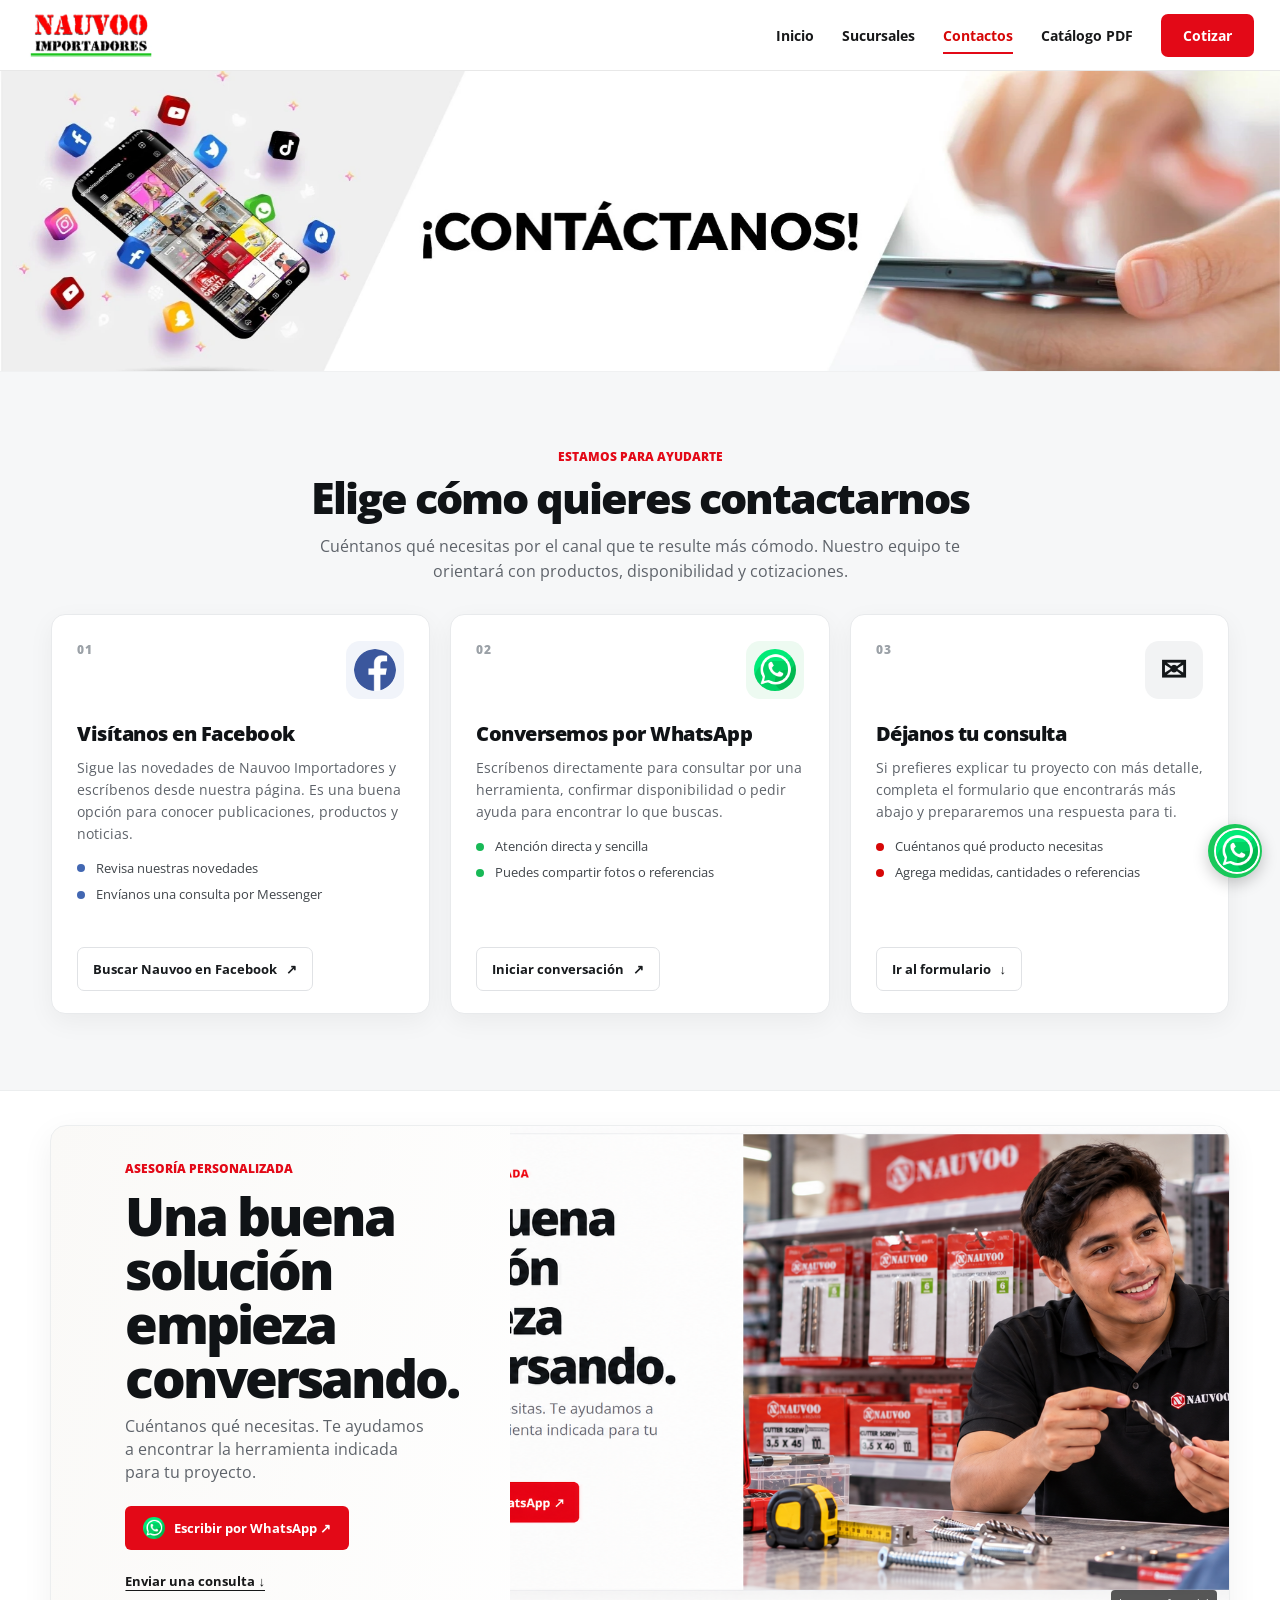
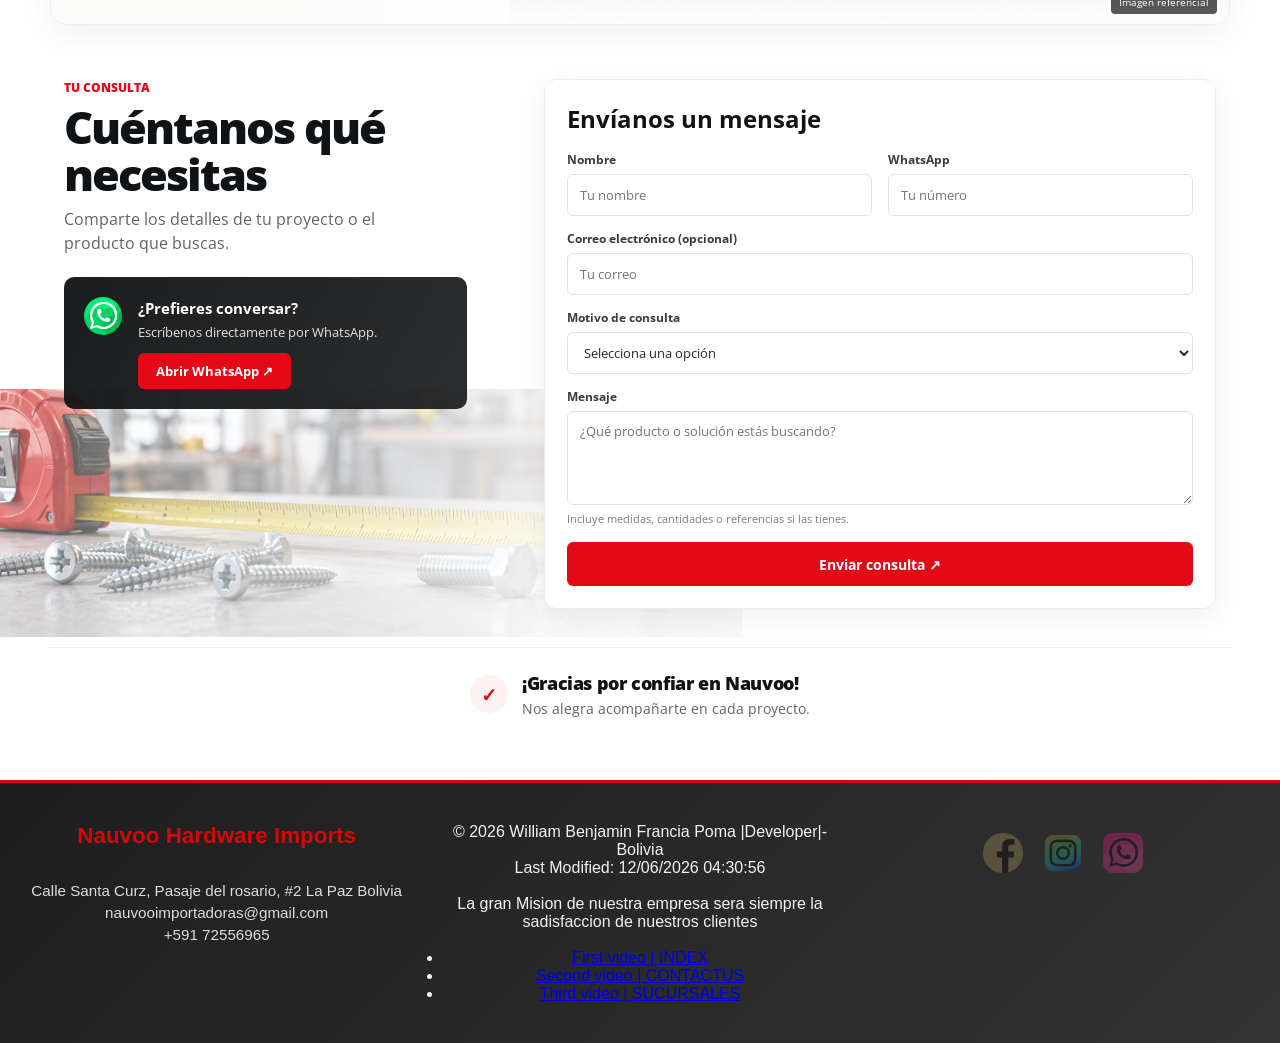
==== contactus.html @ d9be3b9c "Subir proyecto" ====
<!DOCTYPE html>
<html lang="es">

<head>
    <meta charset="UTF-8">
    <meta name="viewport" content="width=device-width, initial-scale=1.0">
    <meta name="author" content="William Benjamin Francia Poma">
    <meta name="description"
        content="In this page you can find a little about our business and know this company and how to contact us here is a form so you can send us a message to Navoo">
    <link rel="icon" href="images/favicon.ico">

    <meta property="og:title" content="Navoo Hardware Imports" />
    <meta property="og:description"
        content="Ferretería e importaciones en La Paz, Bolivia. Ofrecemos herramientas, materiales de construcción y productos especializados de alta calidad para hogares y empresas." />
    <meta property="og:image" content="https://william-francia.github.io/wdd231/finalproject/images/logonauvoo.webp" />
    <meta property="og:url" content="https://william-francia.github.io/wdd231/finalproject/index.html" />

    <link rel="stylesheet" href="styles/base.css?v=header-compact-1">
    <link rel="stylesheet" href="styles/contactus.css?v=contact-methods-2">

    <script src="scripts/navigation.js" defer></script>
    <script src="scripts/contactus.js" defer></script>


    <link rel="preconnect" href="https://fonts.googleapis.com">
    <link rel="preconnect" href="https://fonts.gstatic.com" crossorigin>
    <link href="https://fonts.googleapis.com/css2?family=Open+Sans:ital,wght@0,300..800;1,300..800&display=swap"
        rel="stylesheet">
    <title>Navoo Hardware Imports | Contact Us</title>

</head>

<body>

    <header class="site-header">
    <a class="imgheader" href="index.html" aria-label="Nauvoo Importadores, inicio">
        <img src="images/logonauvoo.webp" alt="Nauvoo Importadores">
    </a>
    <nav id="navidmenu" class="navclassmenu" aria-label="Navegación principal">
        <ul>
            <li><a href="index.html">Inicio</a></li>
            <li><a href="sucursales.html">Sucursales</a></li>
            <li><a aria-current="page" href="contactus.html">Contactos</a></li>
            <li><a href="https://drive.google.com/file/d/1GCuE3K3toRsD3WHC9N9lvShDELbs3eON/view?usp=sharing" target="_blank" rel="noopener noreferrer">Catálogo PDF</a></li>
            <li><a class="nav-quote" href="contactus.html">Cotizar</a></li>
        </ul>
    </nav>
    <button id="hamburgeridmenu" class="hamburgerclassmenu" type="button" aria-label="Abrir menú" aria-controls="navidmenu" aria-expanded="false"></button>
</header>







    <main>
        <picture class="img1main">
            <source class="large-img" srcset="images/contactanos2.2.webp" media="(min-width: 800px)">
            <img src="images/contactanos2.webp" alt="Contáctanos: estamos listos para ayudarte">
        </picture>

        <section class="contact-methods" aria-labelledby="contact-methods-title">
            <div class="contact-methods-heading">
                <p class="eyebrow">Estamos para ayudarte</p>
                <h2 id="contact-methods-title">Elige cómo quieres contactarnos</h2>
                <p>Cuéntanos qué necesitas por el canal que te resulte más cómodo. Nuestro equipo te orientará con productos, disponibilidad y cotizaciones.</p>
            </div>
            <div class="contact-shortcuts">
                <article class="shortcut-card shortcut-facebook">
                    <div class="shortcut-topline"><span class="shortcut-step">01</span><span class="shortcut-icon" aria-hidden="true"><img src="images/app_facebook_logo.png" alt=""></span></div>
                    <h3>Visítanos en Facebook</h3>
                    <p>Sigue las novedades de Nauvoo Importadores y escríbenos desde nuestra página. Es una buena opción para conocer publicaciones, productos y noticias.</p>
                    <ul><li>Revisa nuestras novedades</li><li>Envíanos una consulta por Messenger</li></ul>
                    <a class="shortcut-action" href="https://www.facebook.com/search/top?q=Nauvoo%20Importadores" target="_blank" rel="noopener noreferrer">Buscar Nauvoo en Facebook <span aria-hidden="true">↗</span></a>
                </article>
                <article class="shortcut-card shortcut-whatsapp">
                    <div class="shortcut-topline"><span class="shortcut-step">02</span><span class="shortcut-icon" aria-hidden="true"><img src="images/whatsapp.png" alt=""></span></div>
                    <h3>Conversemos por WhatsApp</h3>
                    <p>Escríbenos directamente para consultar por una herramienta, confirmar disponibilidad o pedir ayuda para encontrar lo que buscas.</p>
                    <ul><li>Atención directa y sencilla</li><li>Puedes compartir fotos o referencias</li></ul>
                    <a class="shortcut-action" href="https://wa.me/59172556965?text=Hola%2C%20quisiera%20hacer%20una%20consulta%20sobre%20un%20producto." target="_blank" rel="noopener noreferrer">Iniciar conversación <span aria-hidden="true">↗</span></a>
                </article>
                <article class="shortcut-card shortcut-form">
                    <div class="shortcut-topline"><span class="shortcut-step">03</span><span class="shortcut-icon form-icon" aria-hidden="true">&#9993;</span></div>
                    <h3>Déjanos tu consulta</h3>
                    <p>Si prefieres explicar tu proyecto con más detalle, completa el formulario que encontrarás más abajo y prepararemos una respuesta para ti.</p>
                    <ul><li>Cuéntanos qué producto necesitas</li><li>Agrega medidas, cantidades o referencias</li></ul>
                    <a class="shortcut-action" href="#consulta">Ir al formulario <span aria-hidden="true">↓</span></a>
                </article>
            </div>
        </section>

        <section class="advisor-hero" aria-labelledby="advisor-title">
            <div class="advisor-copy">
                <p class="eyebrow">Asesoría personalizada</p>
                <h2 id="advisor-title">Una buena solución empieza conversando.</h2>
                <p>Cuéntanos qué necesitas. Te ayudamos a encontrar la herramienta indicada para tu proyecto.</p>
                <div class="advisor-actions">
                    <a class="advisor-whatsapp" href="https://wa.me/59172556965" target="_blank" rel="noopener noreferrer">
                        <img src="images/whatsapp.png" width="22" height="22" alt=""> Escribir por WhatsApp ↗
                    </a>
                    <a class="advisor-form-link" href="#consulta">Enviar una consulta ↓</a>
                </div>
            </div>
            <figure class="advisor-photo">
                <img src="images/contact-advisor-nauvoo.png" alt="Asesor de Nauvoo ayuda a un cliente a elegir una herramienta en la tienda">
                <figcaption>Imagen referencial</figcaption>
            </figure>
        </section>

        <section class="consultation" id="consulta">
            <div class="consultation-heading">
                <p class="eyebrow">Tu consulta</p>
                <h2>Cuéntanos qué necesitas</h2>
                <p>Comparte los detalles de tu proyecto o el producto que buscas.</p>
                <div class="whatsapp-promo">
                    <span class="promo-symbol" aria-hidden="true"><img src="images/whatsapp.png" alt=""></span>
                    <div><strong>¿Prefieres conversar?</strong><p>Escríbenos directamente por WhatsApp.</p>
                        <a href="https://wa.me/59172556965" target="_blank" rel="noopener noreferrer">Abrir WhatsApp ↗</a>
                    </div>
                </div>
            </div>

            <form class="consultation-form" method="get" action="thankyou.html">
                <h2>Envíanos un mensaje</h2>
                <div class="form-fields">
                    <label>Nombre<input type="text" id="firstName" name="firstName" required autocomplete="name" placeholder="Tu nombre"></label>
                    <label>WhatsApp<input type="tel" id="phone" name="phone" required autocomplete="tel" placeholder="Tu número"></label>
                    <label class="full-field">Correo electrónico (opcional)<input type="email" id="email" name="email" autocomplete="email" placeholder="Tu correo"></label>
                    <label class="full-field">Motivo de consulta
                        <select name="membership" id="membership" required>
                            <option value="">Selecciona una opción</option>
                            <option value="empresa">Compra para empresa o por mayor</option>
                            <option value="persona">Compra personal</option>
                            <option value="disponibilidad">Consulta de disponibilidad</option>
                            <option value="otro">Otro</option>
                        </select>
                    </label>
                    <label class="full-field">Mensaje<textarea id="description" name="description" rows="4" placeholder="¿Qué producto o solución estás buscando?"></textarea><small>Incluye medidas, cantidades o referencias si las tienes.</small></label>
                </div>
                <input type="hidden" id="timestamp" name="timestamp">
                <button type="submit">Enviar consulta ↗</button>
            </form>
        </section>

        <section class="contact-thanks" aria-labelledby="thanks-title">
            <span class="thanks-mark" aria-hidden="true">✓</span>
            <div>
                <h2 id="thanks-title">¡Gracias por confiar en Nauvoo!</h2>
                <p>Nos alegra acompañarte en cada proyecto.</p>
            </div>
        </section>

        <a class="contactanos3img" href="https://wa.me/59172556965" target="_blank" rel="noopener noreferrer" aria-label="Contáctanos por WhatsApp">
            <span class="floating-whatsapp-icon" aria-hidden="true"><img src="images/whatsapp.png" alt=""></span><span class="floating-whatsapp-label">Contáctanos por<br><strong>WhatsApp</strong></span>
        </a>
    </main>









    <footer>
        <div class="footernew">
            <h3><strong>Nauvoo Hardware Imports</strong></h3><br>
            <p>Calle Santa Curz, Pasaje del rosario, #2 La Paz Bolivia</p>
            <p>nauvooimportadoras@gmail.com</p>
            <p>+591 72556965</p>
        </div>
        <div>
            <p>&copy; <span id="currentyear"></span> William Benjamin Francia Poma |Developer|- Bolivia</p>
            <p id="lastModified"></p><br>
            <p>La gran Mision de nuestra empresa sera siempre la sadisfaccion de nuestros clientes</p><br>
            <ul>
                <li><a href="https://www.loom.com/share/d2c9d56493ab4e3f930bcbfa5ab29412" target="_blank">First video | INDEX</a>
                <li><a href="https://www.loom.com/share/6eaa07d9dea24f6ab76f91630ac1d7fb" target="_blank">Second video | CONTACTUS</a>
                <li><a href="https://www.loom.com/share/7d9dfd32b377456781dbf8c9c8e07e92" target="_blank">Third video | SUCURSALES</a>
            </ul>
        </div>
        <div class="footer2">
            <nav class="socialmedia">
                <a class="facebook" href="https://www.facebook.com/?locale=es_LA">
                    <img src="images/app_facebook_logo.png" alt="facebook" width="35" height="35">
                </a>
                <a class="linkedin" href="http://instagram.com/">
                    <img src="images/instagram_icon.png" alt="instagram" width="35" height="35">
                </a>
                <a class="whatsapp" href="https://www.whatsapp.com/?lang=es_LA">
                    <img src="images/whatsapp.png" alt="whatsapp" width="35" height="35">
                </a>
            </nav>
        </div>

    </footer>





</body>

</html>
---- styles/base.css ----
:root {
    --primary-color: #383938;
    --secondary-color: #CBD4C2;
    --primary1-color: #FFFCFF;
    --secundary2-color: #d60707;
    --optional-color: #19bd1b;

    --heading-font: "Poetsen One", sans-serif;
    --body-font: 'Open Sans', sans-serif;
}

* {
    margin: 0;
    padding: 0;
}

header {
    display: grid;
    grid-template-columns: 110px auto 30px;
    background-color: var(--primary2-color);
    padding: 10px;
    margin-top: 3px;
    border-bottom: 2px solid #ccc;
}

.titlenauvoo {
    font-size: 7px;
    padding-top: 16px;
}

.imgheader img {
    height: 45px;
}

/******************menu*********************/
#navMotors {
    text-align: center;
}

.ulMotorsNav {
    list-style: none;
    padding: 0;
    margin: 0;
}

/* cada item del menú */
.ulMotorsNav li {
    padding: 8px;
    background-color: var(--secondary-color);
    margin: 6px 80px;
    border-radius: 15px;
    text-align: center;

    transition: transform 0.3s ease, background-color 0.3s ease;
    transform-origin: center;
}

/* animación hover */
.ulMotorsNav li:hover {
    transform: scale(1.15);
    background-color: var(--optional-color);
}

/* links */
.ulMotorsNav a {
    color: var(--primary-color);
    font-size: 15px;
    text-decoration: none;
    display: block;
    font-family: var(--body-font);
    font-weight: 700;
}



footer {
    background: linear-gradient(135deg, #1e1e1e, #333);
    color: #f2f2f2;
    padding: 40px 20px;
    margin-top: 40px;
    border-top: 3px solid var(--secundary2-color);
    display: grid;
    grid-template-columns: repeat(auto-fit, minmax(250px, 1fr));
    gap: 30px;
    text-align: center;
    font-family: "Poppins", sans-serif;
}

/* Columna 1: Información */
footer .footernew h3 {
    font-size: 1.4rem;
    margin-bottom: 10px;
    font-weight: 600;
    color: var(--secundary2-color);
}

footer .footernew p {
    margin: 5px 0;
    font-size: 0.95rem;
    opacity: 0.9;
}

/**************** Redes Sociales *********************/
.socialmedia {
    display: flex;
    justify-content: center;
    gap: 20px;
    margin-top: 10px;
}

.socialmedia a img {
    width: 40px;
    height: 40px;
    filter: brightness(1) invert(1); 
    transition: transform 0.3s ease, filter 0.3s ease;
    opacity: 0.3;
}

.socialmedia a img:hover {
    transform: scale(1.25);
    opacity: 1;
    filter: brightness(1) saturate(1.3); 
}

footer div:last-child p {
    margin: 5px 0;
    font-size: 0.85rem;
    opacity: 0.8;
}





@media (max-width: 600px) {
    footer {
        text-align: center;
        grid-template-columns: 1fr;
    }
}

@media (min-width: 600px) {

    header {
        grid-template-columns: 160px auto 40px;
    }

    .titlenauvoo {
        font-size: 12px;
        padding-top: 13px;
    }

    .imgheader img {
        height: 55px;
        padding-left: 20px;
    }
}

@media (min-width: 990px) {
    .hamburgerclassmenu {
        display: none;
    }

    .navclassmenu {
        display: block;
    }


    .navclassmenu ul {
        display: flex;
        justify-content: center;
    }


    .navclassmenu ul li {
        padding: 12px 60px;
        margin: 15px;
        background-color: white;
        transition: transform 0.2s ease;
        transform-origin: center;
        border-radius: 5px 50px;
    }

    .navclassmenu ul li:hover {
        transform: scale(1.2);
        animation: flashColor 0.8s ease forwards;
    }

    /* Animación del color */
    @keyframes flashColor {
        0% {
            background-color: var(--secundary2-color);
        }

        20% {
            background-color: var(--secundary2-color);
        }

        100% {
            background-color: white;
        }
    }

    .navclassmenu ul a {
        font-size: 15px;
    }

    header {
        display: grid;
        grid-template-columns: 200px auto 40px;
        background-color: var(--primary2-color);
        padding: 10px;
    }

    .titlenauvoo {
        font-size: 15px;
        padding-top: 18px;
    }

    .imgheader img {
        height: 70px;
        padding-left: 20px;
    }

    
}

















/* Compact shared site header and responsive navigation */
.site-header {
    position: relative;
    z-index: 20;
    display: flex;
    min-height: 62px;
    align-items: center;
    justify-content: space-between;
    gap: 20px;
    margin: 0;
    padding: 4px clamp(16px, 2vw, 28px);
    border-bottom: 1px solid #e8e8e8;
    background: #fff;
}

.site-header .imgheader {
    display: inline-flex;
    flex: 0 0 auto;
    align-items: center;
    text-decoration: none;
}

.site-header .imgheader img {
    display: block;
    width: auto;
    height: 54px;
    padding: 0;
    object-fit: contain;
}

.site-header .navclassmenu {
    display: block;
    margin-left: auto;
}

.site-header .navclassmenu ul {
    display: flex;
    align-items: center;
    justify-content: flex-end;
    gap: clamp(16px, 2.2vw, 34px);
    margin: 0;
    padding: 0;
    list-style: none;
}

.site-header .navclassmenu ul li {
    margin: 0;
    padding: 0;
    border-radius: 0;
    background: transparent;
    list-style: none;
    transition: none;
    transform: none;
}

.site-header .navclassmenu ul li:hover {
    background: transparent;
    animation: none;
    transform: none;
}

.site-header .navclassmenu ul a {
    display: inline-flex;
    min-height: 42px;
    align-items: center;
    padding: 0;
    color: #171819;
    font-family: var(--body-font, "Open Sans", sans-serif);
    font-size: .88rem;
    font-weight: 700;
    text-decoration: none;
    white-space: nowrap;
    transition: color .18s ease, background-color .18s ease;
}

.site-header .navclassmenu ul a:hover,
.site-header .navclassmenu ul a[aria-current="page"] {
    position: relative;
    color: #d60707;
}

.site-header .navclassmenu ul a[aria-current="page"]::after {
    position: absolute;
    right: 0;
    bottom: 2px;
    left: 0;
    height: 2px;
    background: #e30917;
    content: "";
}



.site-header .navclassmenu ul a.nav-quote {
    min-height: 43px;
    padding: 0 22px;
    border-radius: 7px;
    background: #e30917;
    color: #fff;
}

.site-header .navclassmenu ul a.nav-quote:hover { background: #bd0710; color: #fff; }

.site-header .hamburgerclassmenu {
    display: none;
    width: 44px;
    height: 44px;
    flex: 0 0 44px;
    align-items: center;
    justify-content: center;
    border: 0;
    border-radius: 8px;
    background: #e30917;
    color: #fff;
    cursor: pointer;
}

.site-header .hamburgerclassmenu::before {
    content: "☰";
    font-family: Arial, sans-serif;
    font-size: 1.65rem;
    line-height: 1;
}

.site-header .hamburgerclassmenu.show::before { content: "×"; font-size: 2rem; }
.site-header .hamburgerclassmenu:focus-visible,
.site-header .navclassmenu a:focus-visible { outline: 3px solid #191919; outline-offset: 4px; }

@media (max-width: 820px) {
    .site-header { min-height: 56px; gap: 12px; padding: 4px 16px; }
    .site-header .imgheader img { height: 48px; }
    .site-header .hamburgerclassmenu { display: inline-flex; }
    .site-header .navclassmenu { display: none; }
    .site-header .navclassmenu.show {
        position: absolute;
        top: 100%;
        right: 0;
        left: 0;
        display: block;
        margin: 0;
        padding: 12px 20px 18px;
        border-top: 1px solid #eee;
        background: #fff;
        box-shadow: 0 12px 22px rgb(0 0 0 / .12);
    }
    .site-header .navclassmenu.show ul { align-items: stretch; flex-direction: column; gap: 2px; }
    .site-header .navclassmenu.show ul li { width: 100%; }
    .site-header .navclassmenu.show ul a { width: 100%; min-height: 46px; padding: 0 10px; }
    .site-header .navclassmenu.show ul a[aria-current="page"]::after { right: auto; bottom: 5px; left: 10px; width: 28px; }
    .site-header .navclassmenu.show ul a.nav-quote { justify-content: center; margin-top: 8px; padding: 0 18px; }
}

@media (prefers-reduced-motion: reduce) {
    .site-header *, .site-header *::before, .site-header *::after { transition-duration: .01ms !important; }
}
---- styles/contactus.css ----
:root {
    --contact-red: #e30917;
    --contact-ink: #101316;
    --contact-muted: #5e636a;
    --contact-line: #e7e8ea;
    --contact-green: #19c85a;
}

body { color: var(--contact-ink); font-family: var(--body-font, "Open Sans", Arial, sans-serif); }

/* Keep the existing contact banner appearance. */
.img1main,
.img1main img { display: block; width: 100%; }
.img1main img {
    height: auto;
    opacity: 0;
    animation: fadeInSmooth 1.5s ease forwards;
}
@keyframes fadeInSmooth {
    0% { opacity: 0; transform: scale(.97); }
    100% { opacity: 1; transform: scale(1); }
}

.advisor-hero {
    display: grid;
    grid-template-columns: minmax(350px, .78fr) minmax(0, 1.22fr);
    min-height: 300px;
    width: min(1280px, 92%);
    margin: 34px auto 0;
    overflow: hidden;
    border: 1px solid #eceeef;
    border-radius: 16px;
    background: linear-gradient(100deg, #faf9f7 0%, #fff 50%, #f7f7f7 100%);
    box-shadow: 0 10px 32px rgb(20 24 28 / 6%);
}
.advisor-copy {
    display: flex;
    flex-direction: column;
    justify-content: center;
    padding: 34px clamp(30px, 5.8vw, 82px);
}
.advisor-copy h2 {
    max-width: 570px;
    margin: 4px 0 10px;
    color: var(--contact-ink);
    font-size: clamp(2.2rem, 4.2vw, 3.3rem);
    font-weight: 800;
    letter-spacing: -.055em;
    line-height: 1.02;
}
.advisor-copy > p:not(.eyebrow) { max-width: 420px; margin: 0; color: var(--contact-muted); font-size: 1rem; line-height: 1.45; }
.advisor-actions { display: flex; flex-wrap: wrap; align-items: center; gap: 22px; margin-top: 22px; }
.advisor-whatsapp {
    display: inline-flex;
    min-height: 44px;
    align-items: center;
    gap: 9px;
    padding: 0 18px;
    border-radius: 6px;
    background: var(--contact-red);
    color: #fff;
    font-size: .83rem;
    font-weight: 700;
    text-decoration: none;
}
.advisor-whatsapp img { width: 22px; height: 22px; border-radius: 50%; }
.advisor-form-link { color: #171819; font-size: .82rem; font-weight: 700; text-decoration: underline; text-underline-offset: 4px; }
.advisor-photo { position: relative; min-height: 300px; margin: 0; overflow: hidden; }
.advisor-photo > img { display: block; width: 100%; height: 100%; min-height: 300px; object-fit: cover; object-position: center 43%; }
.advisor-photo figcaption { position: absolute; right: 12px; bottom: 10px; padding: 5px 8px; border-radius: 4px; background: rgb(0 0 0 / 65%); color: white; font-size: .62rem; }

.contact-methods {
    padding: clamp(42px, 6vw, 76px) 0;
    border-top: 1px solid #f0f1f2;
    border-bottom: 1px solid #eceeef;
    background: #f6f7f8;
}
.contact-methods-heading {
    width: min(820px, 90%);
    margin: 0 auto 30px;
    text-align: center;
}
.contact-methods-heading .eyebrow { margin-bottom: 10px; }
.contact-methods-heading h2 {
    margin: 0;
    color: var(--contact-ink);
    font-size: clamp(1.8rem, 3.5vw, 2.7rem);
    font-weight: 800;
    letter-spacing: -.045em;
    line-height: 1.08;
}
.contact-methods-heading > p:last-child { max-width: 700px; margin: 12px auto 0; color: var(--contact-muted); font-size: .98rem; line-height: 1.6; }
.contact-shortcuts {
    display: grid;
    grid-template-columns: repeat(3, minmax(0, 1fr));
    align-items: stretch;
    gap: 20px;
    width: min(1280px, 92%);
    margin: 0 auto;
}
.shortcut-card {
    display: flex;
    min-height: 350px;
    flex-direction: column;
    align-items: flex-start;
    padding: 26px 25px 22px;
    border: 1px solid #e8eaec;
    border-radius: 14px;
    background: #fff;
    box-shadow: 0 8px 26px rgb(20 24 28 / 5%);
    color: inherit;
    transition: transform .2s ease, box-shadow .2s ease, border-color .2s ease;
}
.shortcut-card:hover { transform: translateY(-4px); border-color: #d7dade; box-shadow: 0 14px 32px rgb(20 24 28 / 10%); }
.shortcut-topline { display: flex; width: 100%; align-items: flex-start; justify-content: space-between; margin-bottom: 21px; }
.shortcut-step { color: #9ba1a7; font-size: .78rem; font-weight: 800; letter-spacing: .08em; }
.shortcut-icon {
    display: grid;
    width: 58px;
    height: 58px;
    flex: 0 0 58px;
    place-items: center;
    border-radius: 14px;
    background: #f1f4fa;
    color: #141719;
    font: 700 32px/1 Arial, sans-serif;
}
.shortcut-whatsapp .shortcut-icon { background: #edfaf1; }
.shortcut-icon img { width: 42px; height: 42px; border-radius: 50%; object-fit: cover; }
.shortcut-form .shortcut-icon { background: #f2f3f4; }
.shortcut-card h3 { margin: 0 0 10px; color: var(--contact-ink); font-size: 1.25rem; font-weight: 800; letter-spacing: -.025em; }
.shortcut-card > p { margin: 0 0 14px; color: var(--contact-muted); font-size: .88rem; line-height: 1.55; }
.shortcut-card ul { display: grid; gap: 8px; margin: 0 0 22px; padding: 0; list-style: none; }
.shortcut-card li { position: relative; padding-left: 19px; color: #41464b; font-size: .82rem; line-height: 1.4; }
.shortcut-card li::before { position: absolute; top: .45em; left: 0; width: 8px; height: 8px; border-radius: 50%; background: #d60707; content: ""; }
.shortcut-whatsapp li::before { background: #18b957; }
.shortcut-facebook li::before { background: #4267b2; }
.shortcut-action { display: inline-flex; min-height: 42px; align-items: center; justify-content: center; gap: 9px; margin-top: auto; padding: 0 15px; border: 1px solid #e0e2e5; border-radius: 7px; color: #181b1e; font-size: .8rem; font-weight: 700; text-decoration: none; transition: color .18s ease, background .18s ease, border-color .18s ease; }
.shortcut-action:hover { border-color: var(--contact-red); background: var(--contact-red); color: #fff; }
.shortcut-whatsapp .shortcut-action:hover { border-color: #12a84a; background: #12a84a; }

.consultation {
    display: grid;
    grid-template-columns: minmax(250px, .75fr) minmax(0, 1.25fr);
    gap: clamp(30px, 6vw, 78px);
    align-items: start;
    box-sizing: border-box;
    width: 100%;
    margin: 36px auto 0;
    padding: 18px max(5%, calc((100% - 1240px) / 2)) 28px;
    scroll-margin-top: 24px;
    background-image: linear-gradient(90deg, rgb(255 255 255 / 32%), rgb(255 255 255 / 88%) 42%, rgb(255 255 255 / 96%)), url('../images/contact-faq-tools.png');
    background-repeat: no-repeat;
    background-position: left bottom;
    background-size: 100% 100%, 58% auto;
}
.eyebrow { margin: 0 0 8px; color: var(--contact-red); font-size: .78rem; font-weight: 800; text-transform: uppercase; }
.consultation-heading h2 { margin: 0; color: var(--contact-ink); font-size: clamp(2rem, 4vw, 2.8rem); font-weight: 800; letter-spacing: -.045em; line-height: 1.04; }
.consultation-heading > p:not(.eyebrow) { max-width: 330px; margin: 10px 0 22px; color: var(--contact-muted); line-height: 1.5; }
.whatsapp-promo {
    display: flex;
    gap: 16px;
    align-items: flex-start;
    max-width: 400px;
    padding: 20px;
    border-radius: 10px;
    background: linear-gradient(120deg, rgb(18 20 21 / 96%), rgb(25 27 29 / 92%));
    color: #fff;
}
.promo-symbol { display: block; width: 38px; height: 38px; flex: 0 0 38px; overflow: hidden; border-radius: 50%; }
.promo-symbol img { width: 100%; height: 100%; object-fit: cover; }
.whatsapp-promo strong { font-size: .95rem; }
.whatsapp-promo p { margin: 4px 0 12px; color: #e2e2e2; font-size: .8rem; }
.whatsapp-promo a {
    display: inline-block;
    padding: 9px 18px;
    border-radius: 6px;
    background: var(--contact-red);
    color: #fff;
    font-size: .8rem;
    font-weight: 700;
    text-decoration: none;
}

.consultation-form {
    display: flex;
    flex-direction: column;
    gap: 16px;
    max-width: none;
    width: auto;
    margin: 0;
    padding: 22px;
    border: 1px solid #ededed;
    border-radius: 12px;
    background: #fff;
    box-shadow: 0 8px 28px rgb(20 24 28 / 7%);
    font-family: var(--body-font, Arial, sans-serif);
}
.consultation-form h2 { margin: 0; color: var(--contact-ink); font-size: 1.5rem; }
.form-fields { display: grid; grid-template-columns: repeat(2, minmax(0, 1fr)); gap: 14px 16px; }
.consultation-form label { display: flex; min-width: 0; flex-direction: column; gap: 6px; color: #383b3e; font-size: .76rem; font-weight: 700; }
.consultation-form input:not([type="hidden"]),
.consultation-form select,
.consultation-form textarea {
    box-sizing: border-box;
    width: 100%;
    min-height: 42px;
    margin: 0;
    padding: 10px 12px;
    border: 1px solid #dfe1e4;
    border-radius: 6px;
    background: #fff;
    color: #25282b;
    font: 400 .82rem var(--body-font, Arial, sans-serif);
}
.consultation-form textarea { min-height: 92px; resize: vertical; }
.consultation-form .full-field { grid-column: 1 / -1; }
.consultation-form label small { color: #777d82; font-size: .69rem; font-weight: 400; }
.consultation-form button {
    min-height: 44px;
    border: 0;
    border-radius: 6px;
    background: var(--contact-red);
    color: #fff;
    font: 700 .88rem var(--body-font, Arial, sans-serif);
    cursor: pointer;
    transition: background .2s ease;
}
.consultation-form button:hover { background: #bd0710; }

.contact-thanks { display: flex; width: min(1280px, 90%); align-items: center; justify-content: center; gap: 14px; margin: 10px auto 34px; padding: 22px 16px; border-top: 1px solid #eceeef; text-align: left; }
.thanks-mark { display: grid; width: 38px; height: 38px; flex: 0 0 38px; place-items: center; border-radius: 50%; background: #fff0f1; color: var(--contact-red); font-size: 1.2rem; font-weight: 800; }
.contact-thanks h2 { margin: 0; color: var(--contact-ink); font-size: 1.15rem; font-weight: 800; letter-spacing: -.02em; }
.contact-thanks p { margin: 4px 0 0; color: var(--contact-muted); font-size: .88rem; }

.contactanos3img {
    position: fixed;
    z-index: 30;
    right: 18px;
    bottom: 22px;
    display: flex;
    width: 54px;
    height: 54px;
    box-sizing: border-box;
    align-items: center;
    justify-content: flex-start;
    gap: 10px;
    overflow: hidden;
    padding: 6px;
    border-radius: 30px;
    background: var(--contact-green);
    color: #fff;
    text-decoration: none;
    box-shadow: 0 5px 16px rgb(0 0 0 / 22%);
    transition: width .24s ease, box-shadow .24s ease, transform .24s ease;
}
.floating-whatsapp-icon { display: block; width: 42px; height: 42px; flex: 0 0 42px; overflow: hidden; border: 2px solid #fff; border-radius: 50%; }
.floating-whatsapp-icon img { display: block; width: 100%; height: 100%; border-radius: inherit; object-fit: cover; }
.floating-whatsapp-label { width: 106px; flex: 0 0 106px; opacity: 0; font-size: .65rem; font-weight: 600; line-height: 1.05; transition: opacity .12s ease; }
.floating-whatsapp-label strong { font-size: .95rem; }
.contactanos3img:hover,
.contactanos3img:focus-visible { width: 178px; transform: translateX(-1px); box-shadow: 0 8px 20px rgb(0 0 0 / 27%); }
.contactanos3img:hover .floating-whatsapp-label,
.contactanos3img:focus-visible .floating-whatsapp-label { opacity: 1; transition-delay: .08s; }
.contactanos3img:focus-visible { outline: 3px solid #111; outline-offset: 3px; }

@media (max-width: 760px) {
    .contact-methods { padding: 40px 0; }
    .contact-methods-heading { margin-bottom: 22px; }
    .contact-shortcuts { grid-template-columns: 1fr; width: min(600px, calc(100% - 32px)); gap: 14px; }
    .shortcut-card { min-height: 0; padding: 22px; }
    .consultation { grid-template-columns: 1fr; gap: 22px; width: 100%; margin-top: 28px; padding: 28px 16px; }
    .consultation-heading h2 { max-width: 440px; }
    .advisor-hero { grid-template-columns: 1fr; }
    .advisor-copy { min-height: 260px; padding: 32px 24px; }
    .advisor-copy h2 { font-size: clamp(2.1rem, 8vw, 3rem); }
    .advisor-photo, .advisor-photo > img { min-height: 250px; }
    .advisor-photo > img { max-height: 360px; }
    .consultation { background-size: 100% 100%, 100% auto; }
    .whatsapp-promo { max-width: none; }
    .contact-thanks { width: calc(100% - 32px); margin-bottom: 24px; padding: 20px 2px; }
}
@media (max-width: 480px) {
    .form-fields { grid-template-columns: 1fr; }
    .form-fields .full-field { grid-column: auto; }
    .consultation-form { padding: 18px 15px; }
    .contactanos3img { right: 12px; bottom: 14px; width: 50px; height: 50px; }
    .floating-whatsapp-icon { width: 38px; height: 38px; flex-basis: 38px; }
    .contactanos3img:hover, .contactanos3img:focus-visible { width: 168px; }
}
@media (prefers-reduced-motion: reduce) {
    .img1main img { animation: none; opacity: 1; }
    .shortcut-card, .contactanos3img, .floating-whatsapp-label { transition-duration: .01ms; }
}
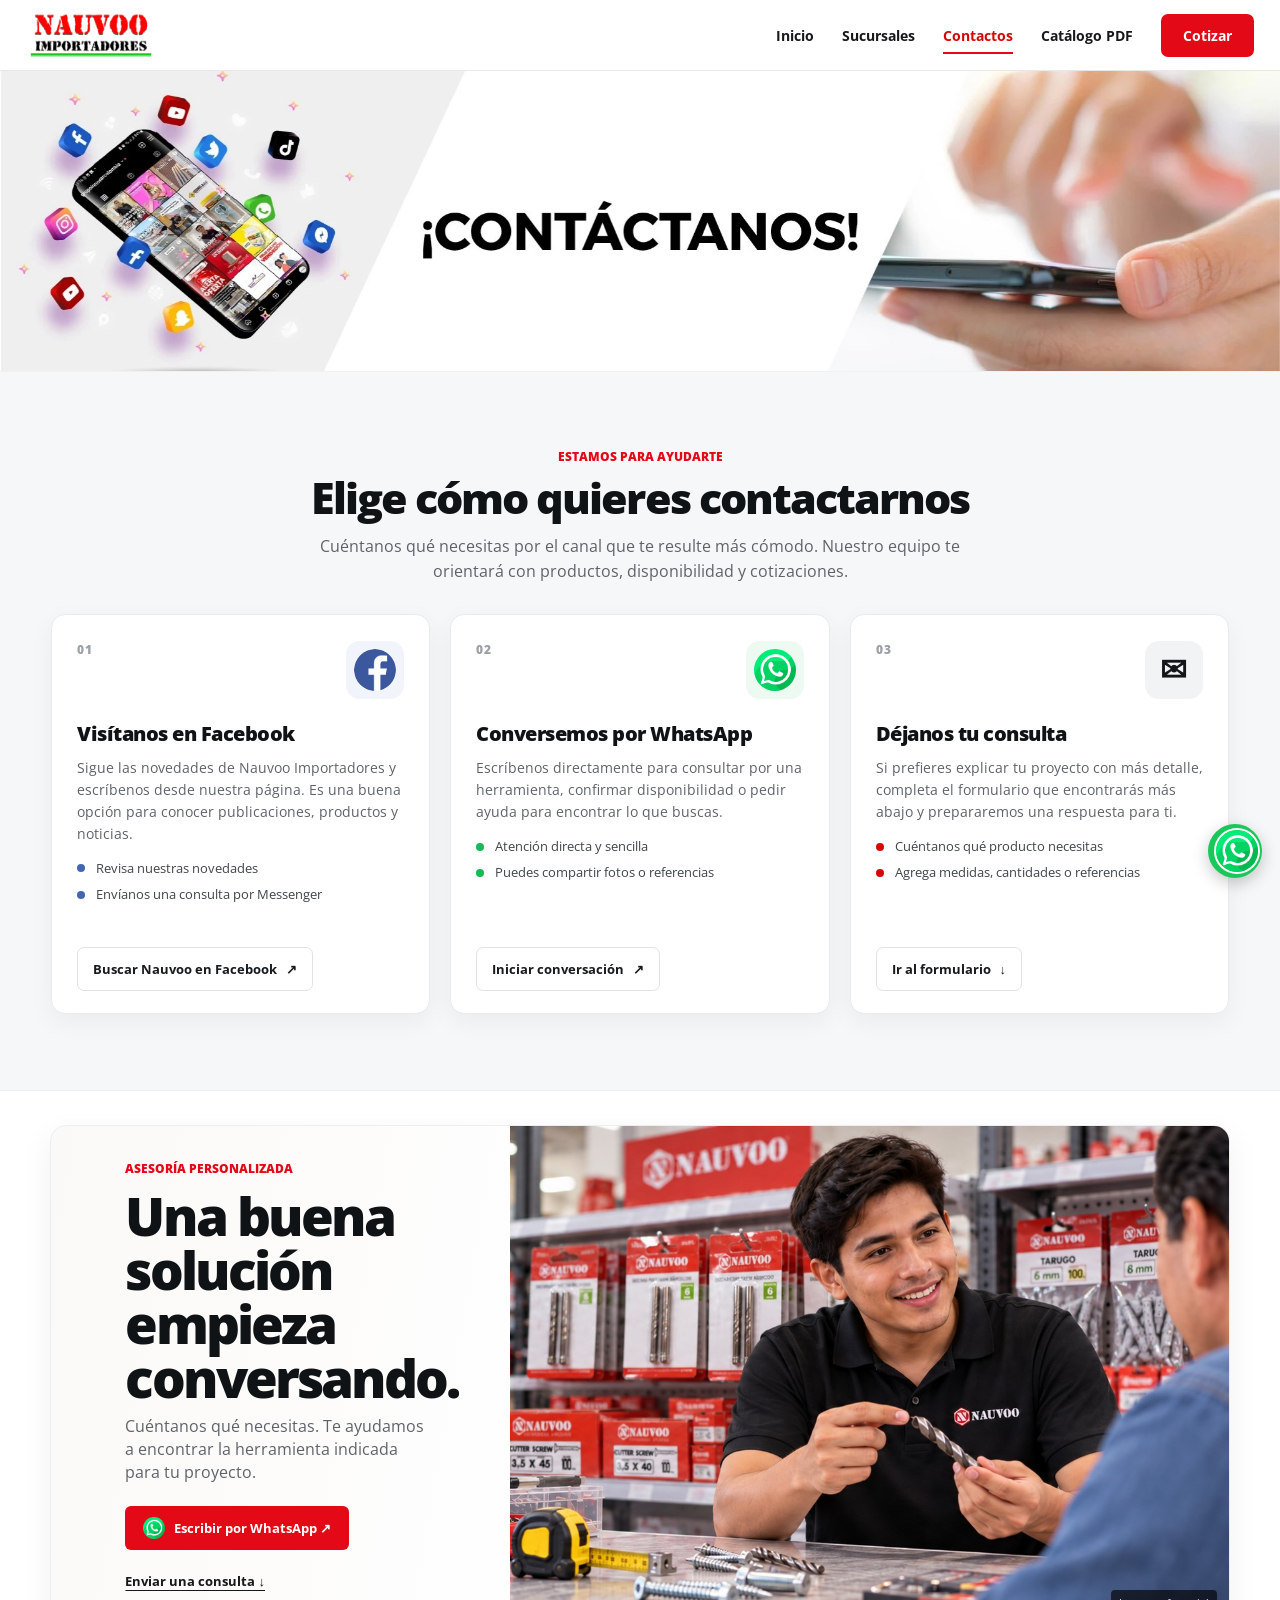
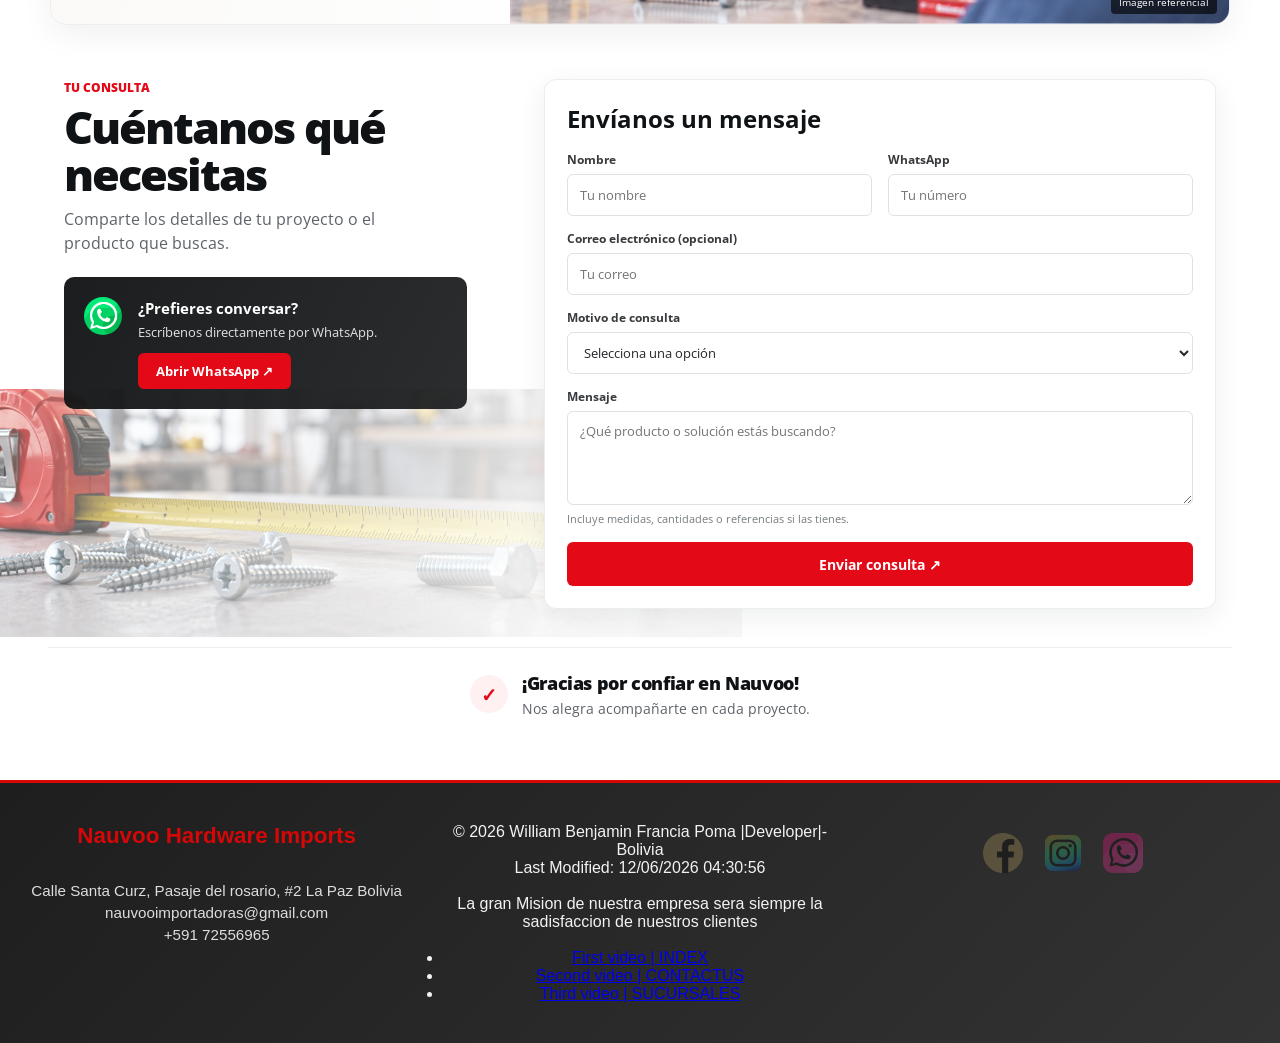
==== commit 67e53c49: "changes" ====
--- a/contactus.html
+++ b/contactus.html
@@ -104,7 +104,7 @@
                 </div>
             </div>
             <figure class="advisor-photo">
-                <img src="images/contact-advisor-nauvoo.png" alt="Asesor de Nauvoo ayuda a un cliente a elegir una herramienta en la tienda">
+                <img src="images/contact-advisor-nauvoo-photo.jpg" alt="Asesor de Nauvoo ayuda a un cliente a elegir una herramienta en la tienda">
                 <figcaption>Imagen referencial</figcaption>
             </figure>
         </section>
--- a/styles/base.css
+++ b/styles/base.css
@@ -388,7 +388,7 @@
     }
     .site-header .navclassmenu.show ul { align-items: stretch; flex-direction: column; gap: 2px; }
     .site-header .navclassmenu.show ul li { width: 100%; }
-    .site-header .navclassmenu.show ul a { width: 100%; min-height: 46px; padding: 0 10px; }
+    .site-header .navclassmenu.show ul a { box-sizing: border-box; width: 100%; min-height: 46px; padding: 0 10px; }
     .site-header .navclassmenu.show ul a[aria-current="page"]::after { right: auto; bottom: 5px; left: 10px; width: 28px; }
     .site-header .navclassmenu.show ul a.nav-quote { justify-content: center; margin-top: 8px; padding: 0 18px; }
 }
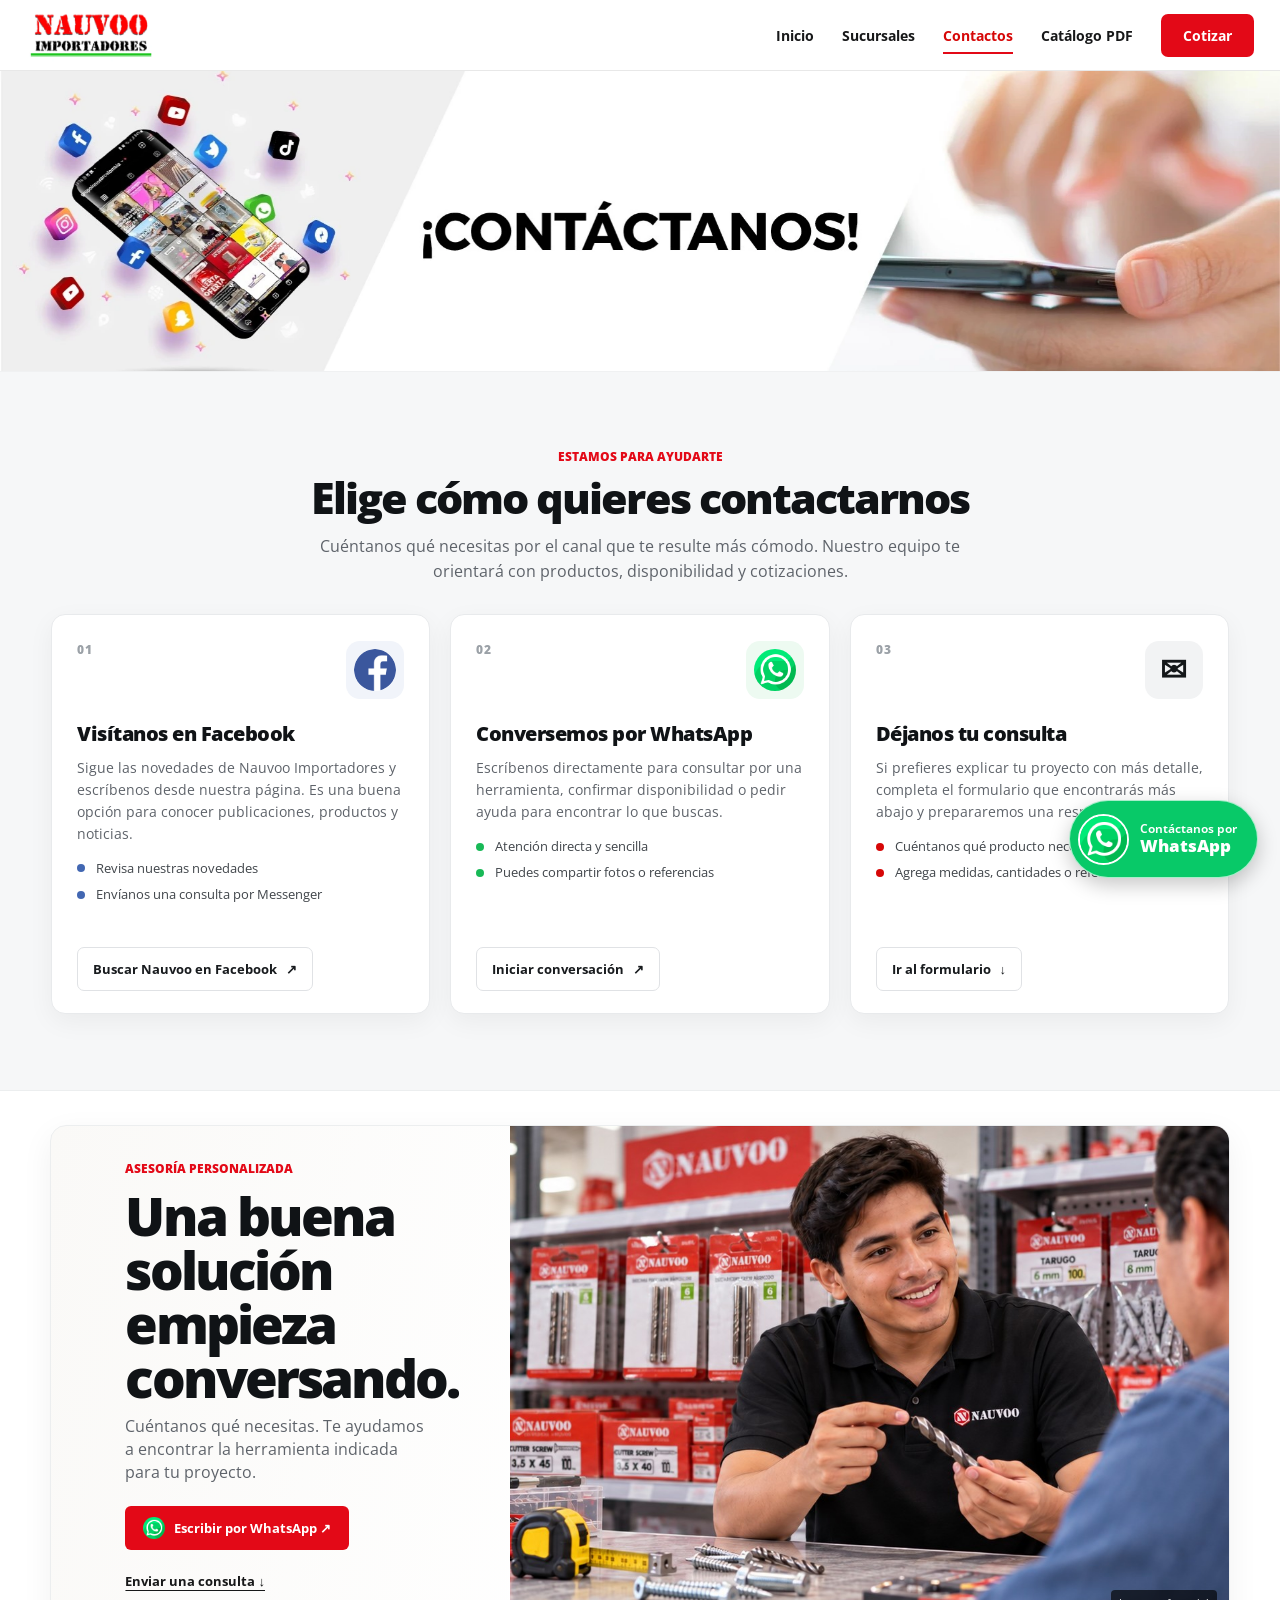
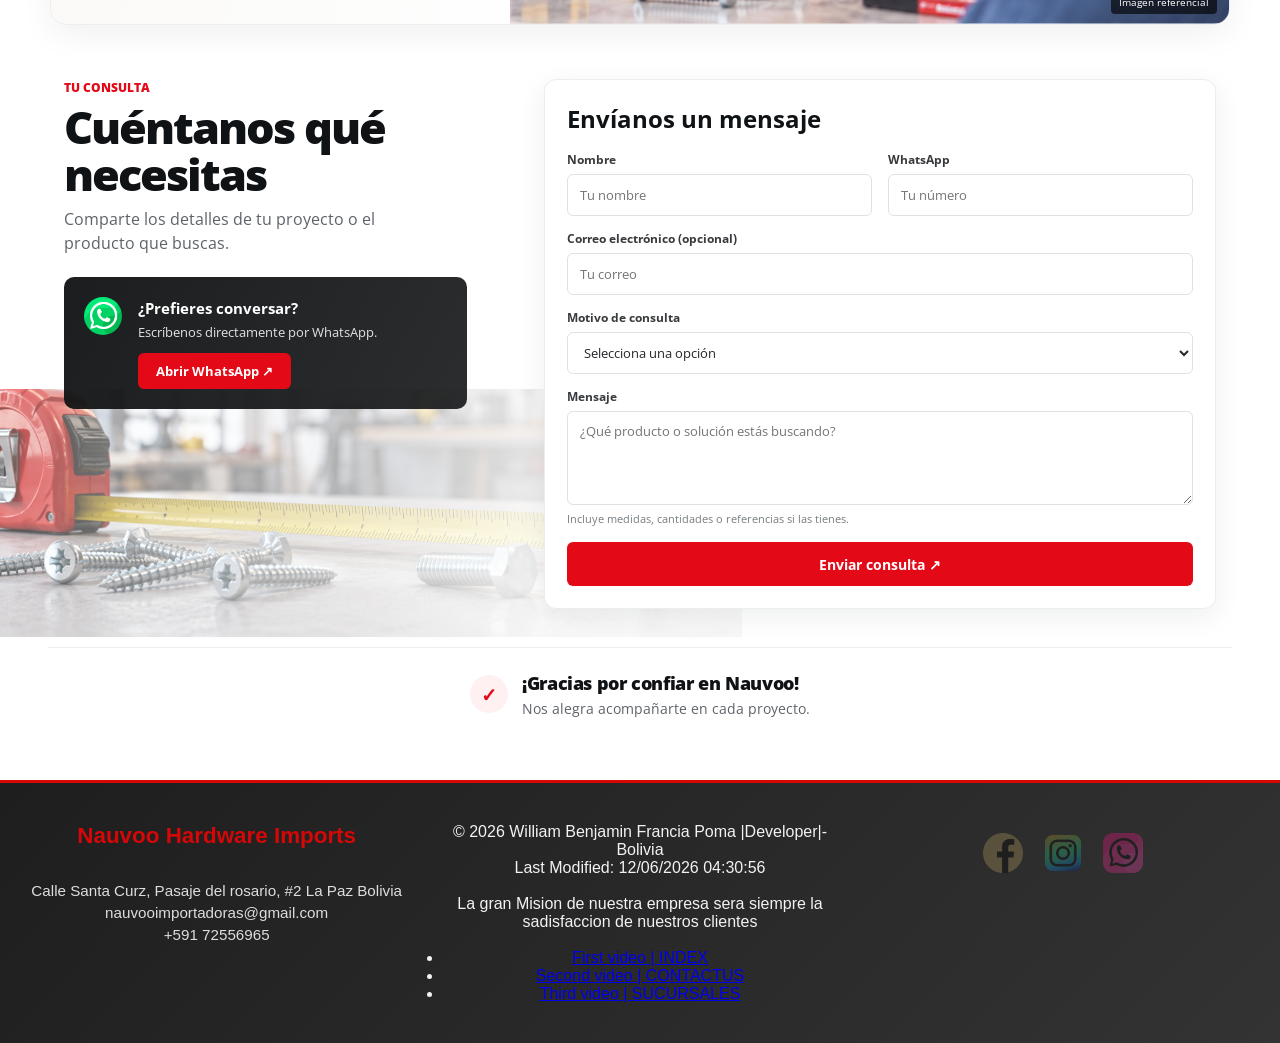
==== commit 14846385: "Keep WhatsApp contact link visible on all pages" ====
--- a/contactus.html
+++ b/contactus.html
@@ -15,7 +15,7 @@
     <meta property="og:image" content="https://william-francia.github.io/wdd231/finalproject/images/logonauvoo.webp" />
     <meta property="og:url" content="https://william-francia.github.io/wdd231/finalproject/index.html" />
 
-    <link rel="stylesheet" href="styles/base.css?v=header-compact-1">
+    <link rel="stylesheet" href="styles/base.css?v=whatsapp-fixed-cta-1">
     <link rel="stylesheet" href="styles/contactus.css?v=contact-methods-2">
 
     <script src="scripts/navigation.js" defer></script>
@@ -104,7 +104,7 @@
                 </div>
             </div>
             <figure class="advisor-photo">
-                <img src="images/contact-advisor-nauvoo-photo.jpg" alt="Asesor de Nauvoo ayuda a un cliente a elegir una herramienta en la tienda">
+                <img src="images/contact-advisor-nauvoo.png?v=2" alt="Asesor de Nauvoo ayuda a un cliente a elegir una herramienta en la tienda">
                 <figcaption>Imagen referencial</figcaption>
             </figure>
         </section>
@@ -152,9 +152,10 @@
             </div>
         </section>
 
-        <a class="contactanos3img" href="https://wa.me/59172556965" target="_blank" rel="noopener noreferrer" aria-label="Contáctanos por WhatsApp">
-            <span class="floating-whatsapp-icon" aria-hidden="true"><img src="images/whatsapp.png" alt=""></span><span class="floating-whatsapp-label">Contáctanos por<br><strong>WhatsApp</strong></span>
-        </a>
+    <a class="whatsapp-fixed-cta" href="https://wa.me/59172556965" target="_blank" rel="noopener noreferrer" aria-label="Contáctanos por WhatsApp al +591 72556965">
+        <span class="whatsapp-fixed-icon" aria-hidden="true"><img src="images/whatsapp.png" alt=""></span>
+        <span class="whatsapp-fixed-label">Contáctanos por<strong>WhatsApp</strong></span>
+    </a>
     </main>
 
 
@@ -190,7 +191,7 @@
                 <a class="linkedin" href="http://instagram.com/">
                     <img src="images/instagram_icon.png" alt="instagram" width="35" height="35">
                 </a>
-                <a class="whatsapp" href="https://www.whatsapp.com/?lang=es_LA">
+                <a class="whatsapp" href="https://wa.me/59172556965" target="_blank" rel="noopener noreferrer">
                     <img src="images/whatsapp.png" alt="whatsapp" width="35" height="35">
                 </a>
             </nav>
--- a/styles/base.css
+++ b/styles/base.css
@@ -396,3 +396,43 @@
 @media (prefers-reduced-motion: reduce) {
     .site-header *, .site-header *::before, .site-header *::after { transition-duration: .01ms !important; }
 }
+
+/* Persistent WhatsApp contact link shared by every page. */
+.whatsapp-fixed-cta {
+    position: fixed;
+    right: 22px;
+    bottom: 22px;
+    z-index: 1100;
+    display: inline-flex;
+    min-height: 62px;
+    align-items: center;
+    gap: 11px;
+    padding: 7px 20px 7px 8px;
+    border: 1px solid rgb(255 255 255 / .65);
+    border-radius: 999px;
+    background: #08c968;
+    color: #fff;
+    font-family: var(--body-font, "Open Sans", sans-serif);
+    font-size: .78rem;
+    font-weight: 650;
+    line-height: 1.05;
+    text-decoration: none;
+    box-shadow: 0 7px 20px rgb(0 0 0 / .22);
+    transition: transform .18s ease, box-shadow .18s ease, background-color .18s ease;
+}
+.whatsapp-fixed-cta:hover { transform: translateY(-3px); background: #06b95e; box-shadow: 0 10px 24px rgb(0 0 0 / .25); }
+.whatsapp-fixed-cta:focus-visible { outline: 3px solid #15171b; outline-offset: 4px; }
+.whatsapp-fixed-icon { display: grid; width: 47px; height: 47px; flex: 0 0 47px; place-items: center; overflow: hidden; border: 2px solid #fff; border-radius: 50%; background: #08c968; }
+.whatsapp-fixed-icon img { display: block; width: 100%; height: 100%; object-fit: cover; }
+.whatsapp-fixed-label { display: grid; gap: 2px; white-space: nowrap; }
+.whatsapp-fixed-label strong { font-size: 1.08rem; font-weight: 850; }
+
+@media (max-width: 480px) {
+    .whatsapp-fixed-cta { right: 12px; bottom: 12px; min-height: 56px; gap: 8px; padding: 6px 15px 6px 6px; font-size: .7rem; }
+    .whatsapp-fixed-icon { width: 42px; height: 42px; flex-basis: 42px; }
+    .whatsapp-fixed-label strong { font-size: .98rem; }
+}
+
+@media (prefers-reduced-motion: reduce) {
+    .whatsapp-fixed-cta { transition-duration: .01ms !important; }
+}
--- a/styles/contactus.css
+++ b/styles/contactus.css
@@ -232,37 +232,6 @@
 .thanks-mark { display: grid; width: 38px; height: 38px; flex: 0 0 38px; place-items: center; border-radius: 50%; background: #fff0f1; color: var(--contact-red); font-size: 1.2rem; font-weight: 800; }
 .contact-thanks h2 { margin: 0; color: var(--contact-ink); font-size: 1.15rem; font-weight: 800; letter-spacing: -.02em; }
 .contact-thanks p { margin: 4px 0 0; color: var(--contact-muted); font-size: .88rem; }
-
-.contactanos3img {
-    position: fixed;
-    z-index: 30;
-    right: 18px;
-    bottom: 22px;
-    display: flex;
-    width: 54px;
-    height: 54px;
-    box-sizing: border-box;
-    align-items: center;
-    justify-content: flex-start;
-    gap: 10px;
-    overflow: hidden;
-    padding: 6px;
-    border-radius: 30px;
-    background: var(--contact-green);
-    color: #fff;
-    text-decoration: none;
-    box-shadow: 0 5px 16px rgb(0 0 0 / 22%);
-    transition: width .24s ease, box-shadow .24s ease, transform .24s ease;
-}
-.floating-whatsapp-icon { display: block; width: 42px; height: 42px; flex: 0 0 42px; overflow: hidden; border: 2px solid #fff; border-radius: 50%; }
-.floating-whatsapp-icon img { display: block; width: 100%; height: 100%; border-radius: inherit; object-fit: cover; }
-.floating-whatsapp-label { width: 106px; flex: 0 0 106px; opacity: 0; font-size: .65rem; font-weight: 600; line-height: 1.05; transition: opacity .12s ease; }
-.floating-whatsapp-label strong { font-size: .95rem; }
-.contactanos3img:hover,
-.contactanos3img:focus-visible { width: 178px; transform: translateX(-1px); box-shadow: 0 8px 20px rgb(0 0 0 / 27%); }
-.contactanos3img:hover .floating-whatsapp-label,
-.contactanos3img:focus-visible .floating-whatsapp-label { opacity: 1; transition-delay: .08s; }
-.contactanos3img:focus-visible { outline: 3px solid #111; outline-offset: 3px; }
 
 @media (max-width: 760px) {
     .contact-methods { padding: 40px 0; }
@@ -284,11 +253,8 @@
     .form-fields { grid-template-columns: 1fr; }
     .form-fields .full-field { grid-column: auto; }
     .consultation-form { padding: 18px 15px; }
-    .contactanos3img { right: 12px; bottom: 14px; width: 50px; height: 50px; }
-    .floating-whatsapp-icon { width: 38px; height: 38px; flex-basis: 38px; }
-    .contactanos3img:hover, .contactanos3img:focus-visible { width: 168px; }
 }
 @media (prefers-reduced-motion: reduce) {
     .img1main img { animation: none; opacity: 1; }
-    .shortcut-card, .contactanos3img, .floating-whatsapp-label { transition-duration: .01ms; }
-}
+    .shortcut-card { transition-duration: .01ms; }
+}
